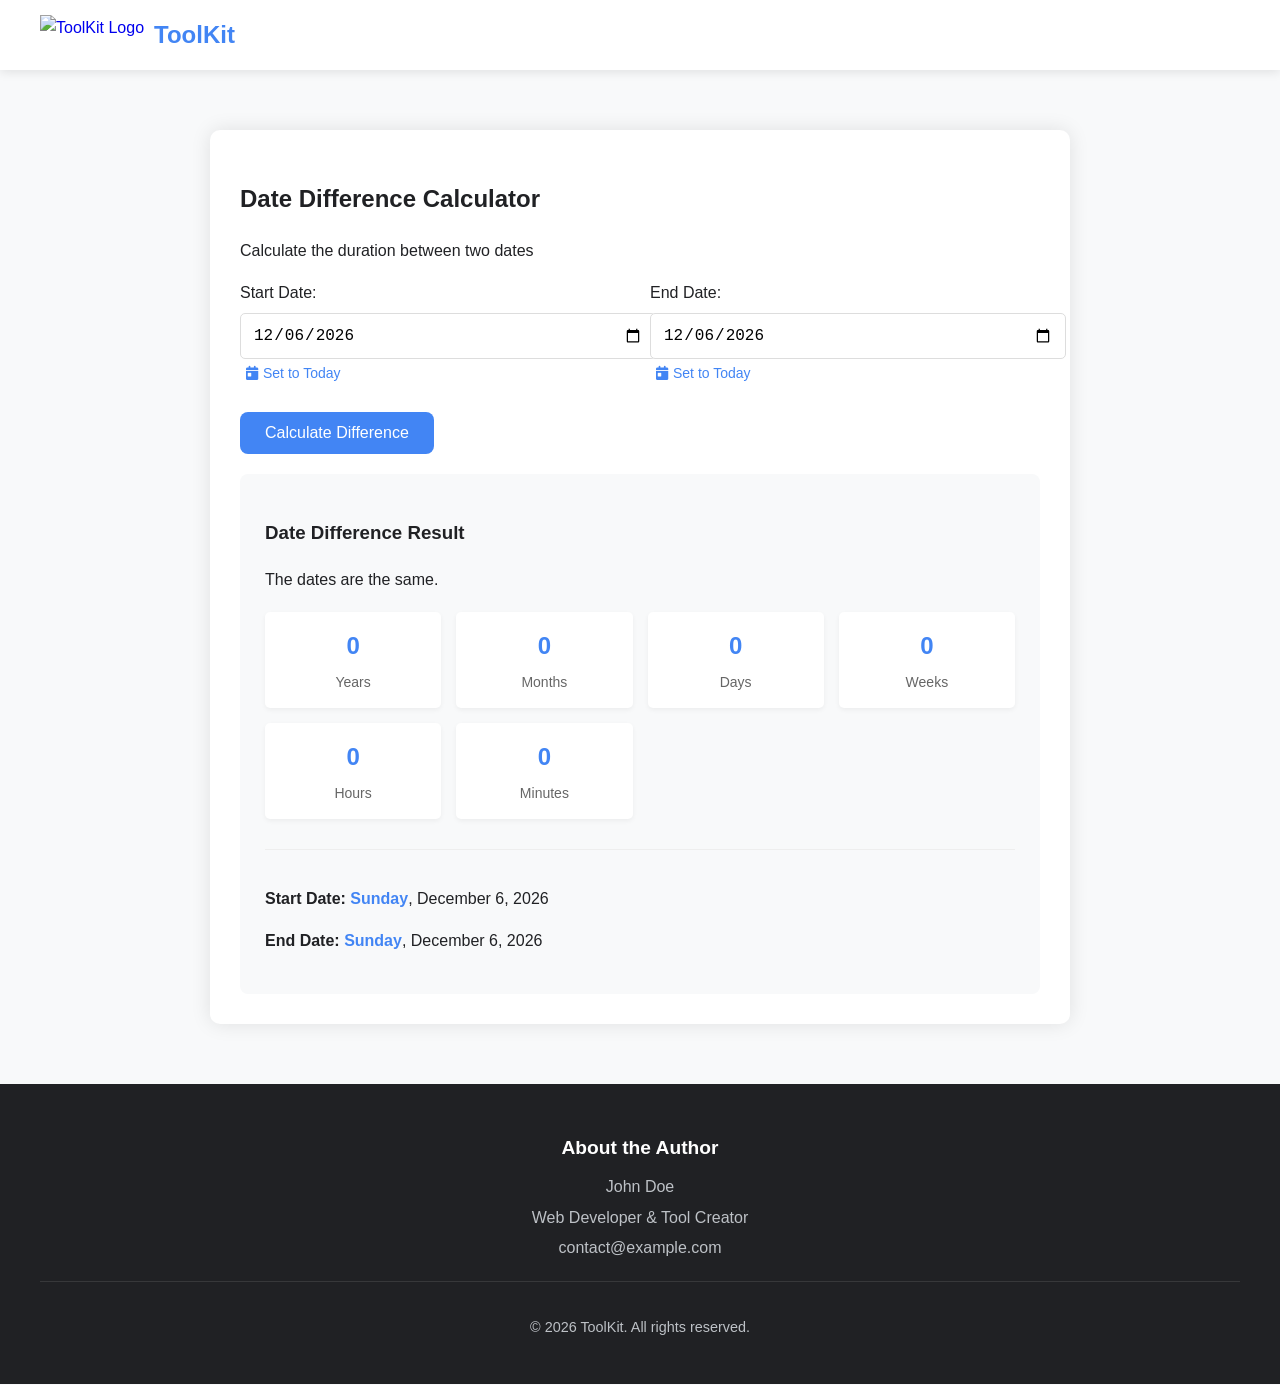
==== date-diff.html @ 071cf6fd "Add files via upload" ====
<!DOCTYPE html>
<html lang="en">
<head>
    <meta charset="UTF-8">
    <meta name="viewport" content="width=device-width, initial-scale=1.0">
    <title>Date Difference Calculator | ToolKit</title>
    <link rel="stylesheet" href="styles.css">
    <link rel="stylesheet" href="https://cdnjs.cloudflare.com/ajax/libs/font-awesome/6.4.0/css/all.min.css">
    <style>
        .calculator-container {
            max-width: 800px;
            margin: 40px auto;
            padding: 30px;
            background: white;
            border-radius: 10px;
            box-shadow: 0 0 20px rgba(0,0,0,0.1);
        }
        
        .date-inputs {
            display: flex;
            flex-wrap: wrap;
            gap: 20px;
            margin-bottom: 30px;
        }
        
        .date-input {
            flex: 1;
            min-width: 250px;
        }
        
        label {
            display: block;
            margin-bottom: 8px;
            font-weight: 500;
        }
        
        input[type="date"] {
            width: 100%;
            padding: 12px;
            border: 1px solid #ddd;
            border-radius: 5px;
            font-size: 16px;
        }
        
        .today-btn {
            background: none;
            border: none;
            color: #4285f4;
            cursor: pointer;
            font-size: 14px;
            margin-top: 5px;
            display: flex;
            align-items: center;
            gap: 5px;
        }
        
        .today-btn:hover {
            text-decoration: underline;
        }
        
        .results {
            background: #f8f9fa;
            padding: 25px;
            border-radius: 8px;
            margin-top: 20px;
        }
        
        .result-grid {
            display: grid;
            grid-template-columns: repeat(auto-fill, minmax(150px, 1fr));
            gap: 15px;
            margin-top: 20px;
        }
        
        .result-item {
            text-align: center;
            padding: 15px;
            background: white;
            border-radius: 5px;
            box-shadow: 0 2px 5px rgba(0,0,0,0.05);
        }
        
        .result-value {
            font-size: 24px;
            font-weight: bold;
            color: #4285f4;
            margin-bottom: 5px;
        }
        
        .result-label {
            font-size: 14px;
            color: #666;
        }
        
        .additional-info {
            margin-top: 30px;
            padding-top: 20px;
            border-top: 1px solid #eee;
        }
        
        .weekday {
            font-weight: bold;
            color: #4285f4;
        }
        
        @media (max-width: 600px) {
            .result-grid {
                grid-template-columns: 1fr 1fr;
            }
        }
    </style>
</head>
<body>
    <header>
        <div class="header-container">
            <a href="index.html" class="logo">
                <img src="images/logo.png" alt="ToolKit Logo">
                <h1>ToolKit</h1>
            </a>
        </div>
    </header>

    <main>
        <div class="calculator-container">
            <h2>Date Difference Calculator</h2>
            <p>Calculate the duration between two dates</p>
            
            <div class="date-inputs">
                <div class="date-input">
                    <label for="startDate">Start Date:</label>
                    <input type="date" id="startDate">
                    <button class="today-btn" id="startTodayBtn">
                        <i class="fas fa-calendar-day"></i> Set to Today
                    </button>
                </div>
                
                <div class="date-input">
                    <label for="endDate">End Date:</label>
                    <input type="date" id="endDate">
                    <button class="today-btn" id="endTodayBtn">
                        <i class="fas fa-calendar-day"></i> Set to Today
                    </button>
                </div>
            </div>
            
            <button class="btn" id="calculateBtn">Calculate Difference</button>
            
            <div class="results" id="results" style="display: none;">
                <h3>Date Difference Result</h3>
                <div id="summaryText"></div>
                
                <div class="result-grid">
                    <div class="result-item">
                        <div class="result-value" id="yearsResult">0</div>
                        <div class="result-label">Years</div>
                    </div>
                    <div class="result-item">
                        <div class="result-value" id="monthsResult">0</div>
                        <div class="result-label">Months</div>
                    </div>
                    <div class="result-item">
                        <div class="result-value" id="daysResult">0</div>
                        <div class="result-label">Days</div>
                    </div>
                    <div class="result-item">
                        <div class="result-value" id="weeksResult">0</div>
                        <div class="result-label">Weeks</div>
                    </div>
                    <div class="result-item">
                        <div class="result-value" id="hoursResult">0</div>
                        <div class="result-label">Hours</div>
                    </div>
                    <div class="result-item">
                        <div class="result-value" id="minutesResult">0</div>
                        <div class="result-label">Minutes</div>
                    </div>
                </div>
                
                <div class="additional-info">
                    <p><strong>Start Date:</strong> <span id="startWeekday" class="weekday"></span>, <span id="startDateFull"></span></p>
                    <p><strong>End Date:</strong> <span id="endWeekday" class="weekday"></span>, <span id="endDateFull"></span></p>
                </div>
            </div>
        </div>
    </main>

    <footer>
        <div class="footer-container">
            <div class="author-info">
                <h3>About the Author</h3>
                <p>John Doe</p>
                <p>Web Developer & Tool Creator</p>
                <p>contact@example.com</p>
            </div>
            <div class="copyright">
                <p>&copy; <span id="year"></span> ToolKit. All rights reserved.</p>
            </div>
        </div>
    </footer>

    <script>
        document.getElementById('year').textContent = new Date().getFullYear();
        
        // DOM Elements
        const startDateInput = document.getElementById('startDate');
        const endDateInput = document.getElementById('endDate');
        const startTodayBtn = document.getElementById('startTodayBtn');
        const endTodayBtn = document.getElementById('endTodayBtn');
        const calculateBtn = document.getElementById('calculateBtn');
        const resultsDiv = document.getElementById('results');
        const summaryText = document.getElementById('summaryText');
        const yearsResult = document.getElementById('yearsResult');
        const monthsResult = document.getElementById('monthsResult');
        const daysResult = document.getElementById('daysResult');
        const weeksResult = document.getElementById('weeksResult');
        const hoursResult = document.getElementById('hoursResult');
        const minutesResult = document.getElementById('minutesResult');
        const startWeekday = document.getElementById('startWeekday');
        const endWeekday = document.getElementById('endWeekday');
        const startDateFull = document.getElementById('startDateFull');
        const endDateFull = document.getElementById('endDateFull');
        
        // Initialize with today's date
        const today = new Date();
        const todayFormatted = formatDateForInput(today);
        startDateInput.value = todayFormatted;
        endDateInput.value = todayFormatted;
        
        // Event Listeners
        startTodayBtn.addEventListener('click', () => {
            startDateInput.value = todayFormatted;
            calculateDifference();
        });
        
        endTodayBtn.addEventListener('click', () => {
            endDateInput.value = todayFormatted;
            calculateDifference();
        });
        
        calculateBtn.addEventListener('click', calculateDifference);
        
        // Calculate when dates change
        startDateInput.addEventListener('change', calculateDifference);
        endDateInput.addEventListener('change', calculateDifference);
        
        // Initial calculation
        calculateDifference();
        
        // Functions
        function calculateDifference() {
            const startDate = new Date(startDateInput.value);
            const endDate = new Date(endDateInput.value);
            
            // Swap dates if end date is before start date
            if (endDate < startDate) {
                [startDateInput.value, endDateInput.value] = [endDateInput.value, startDateInput.value];
                return calculateDifference();
            }
            
            // Calculate difference
            const diffInMs = endDate - startDate;
            const diffInDays = Math.floor(diffInMs / (1000 * 60 * 60 * 24));
            const diffInHours = Math.floor(diffInMs / (1000 * 60 * 60));
            const diffInMinutes = Math.floor(diffInMs / (1000 * 60));
            
            // Calculate years, months, days
            let years = endDate.getFullYear() - startDate.getFullYear();
            let months = endDate.getMonth() - startDate.getMonth();
            let days = endDate.getDate() - startDate.getDate();
            
            if (days < 0) {
                months--;
                // Get days in previous month
                const prevMonthLastDay = new Date(
                    endDate.getFullYear(),
                    endDate.getMonth(),
                    0
                ).getDate();
                days += prevMonthLastDay;
            }
            
            if (months < 0) {
                years--;
                months += 12;
            }
            
            // Update results
            yearsResult.textContent = years;
            monthsResult.textContent = months;
            daysResult.textContent = days;
            weeksResult.textContent = Math.floor(diffInDays / 7);
            hoursResult.textContent = diffInHours;
            minutesResult.textContent = diffInMinutes;
            
            // Update summary text
            let summaryParts = [];
            if (years > 0) summaryParts.push(`${years} year${years !== 1 ? 's' : ''}`);
            if (months > 0) summaryParts.push(`${months} month${months !== 1 ? 's' : ''}`);
            if (days > 0) summaryParts.push(`${days} day${days !== 1 ? 's' : ''}`);
            
            if (summaryParts.length === 0) {
                summaryText.innerHTML = "The dates are the same.";
            } else {
                summaryText.innerHTML = `The difference is <strong>${summaryParts.join(', ')}</strong>`;
            }
            
            // Update additional info
            startWeekday.textContent = getWeekdayName(startDate);
            endWeekday.textContent = getWeekdayName(endDate);
            startDateFull.textContent = formatDateFull(startDate);
            endDateFull.textContent = formatDateFull(endDate);
            
            // Show results
            resultsDiv.style.display = 'block';
        }
        
        function formatDateForInput(date) {
            const year = date.getFullYear();
            const month = String(date.getMonth() + 1).padStart(2, '0');
            const day = String(date.getDate()).padStart(2, '0');
            return `${year}-${month}-${day}`;
        }
        
        function getWeekdayName(date) {
            const weekdays = ['Sunday', 'Monday', 'Tuesday', 'Wednesday', 'Thursday', 'Friday', 'Saturday'];
            return weekdays[date.getDay()];
        }
        
        function formatDateFull(date) {
            const months = ['January', 'February', 'March', 'April', 'May', 'June', 
                            'July', 'August', 'September', 'October', 'November', 'December'];
            const day = date.getDate();
            const month = months[date.getMonth()];
            const year = date.getFullYear();
            return `${month} ${day}, ${year}`;
        }
    </script>
</body>
</html>
---- styles.css ----
:root {
    --primary-color: #4285f4;
    --secondary-color: #34a853;
    --light-color: #f8f9fa;
    --dark-color: #202124;
    --gray-color: #5f6368;
    --border-radius: 8px;
    --box-shadow: 0 2px 10px rgba(0, 0, 0, 0.1);
    --transition: all 0.3s ease;
    --header-bg-color: #ffffff; /* Added variable for header background */
}

body {
    font-family: 'Segoe UI', Tahoma, Geneva, Verdana, sans-serif;
    line-height: 1.6;
    color: var(--dark-color);
    background-color: var(--light-color);
    margin: 0;
    padding: 0;
}

/* Header Styles */
header {
    background-color: var(--header-bg-color); /* Using the variable */
    box-shadow: var(--box-shadow);
    padding: 15px 0;
    position: sticky;
    top: 0;
    z-index: 100;
}

.header-container {
    max-width: 1200px;
    margin: 0 auto;
    padding: 0 20px;
    display: flex;
    align-items: center;
}

.logo {
    display: flex;
    align-items: center;
    text-decoration: none;
}

.logo img {
    height: 40px;
    margin-right: 10px;
}

.logo h1 {
    font-size: 1.5rem;
    color: var(--primary-color);
    margin: 0;
}

/* Main Content */
main {
    padding: 20px;
}

.container {
    max-width: 1200px;
    margin: 0 auto;
}

.btn {
    background: var(--primary-color);
    color: white;
    border: none;
    padding: 12px 25px;
    border-radius: var(--border-radius);
    cursor: pointer;
    font-size: 16px;
    transition: var(--transition);
}

.btn:hover {
    background: #3367d6;
}

/* Footer Styles */
footer {
    background-color: var(--dark-color);
    color: white;
    padding: 30px 0;
    text-align: center;
}

.footer-container {
    max-width: 1200px;
    margin: 0 auto;
    padding: 0 20px;
}

.author-info {
    margin-bottom: 20px;
}

.author-info h3 {
    margin-bottom: 10px;
    font-size: 1.2rem;
}

.author-info p {
    margin: 5px 0;
    color: #bdc1c6;
}

.copyright {
    padding-top: 20px;
    border-top: 1px solid rgba(255, 255, 255, 0.1);
    color: #bdc1c6;
    font-size: 0.9rem;
}

/* Responsive Styles */
@media (max-width: 768px) {
    .logo h1 {
        font-size: 1.3rem;
    }
}
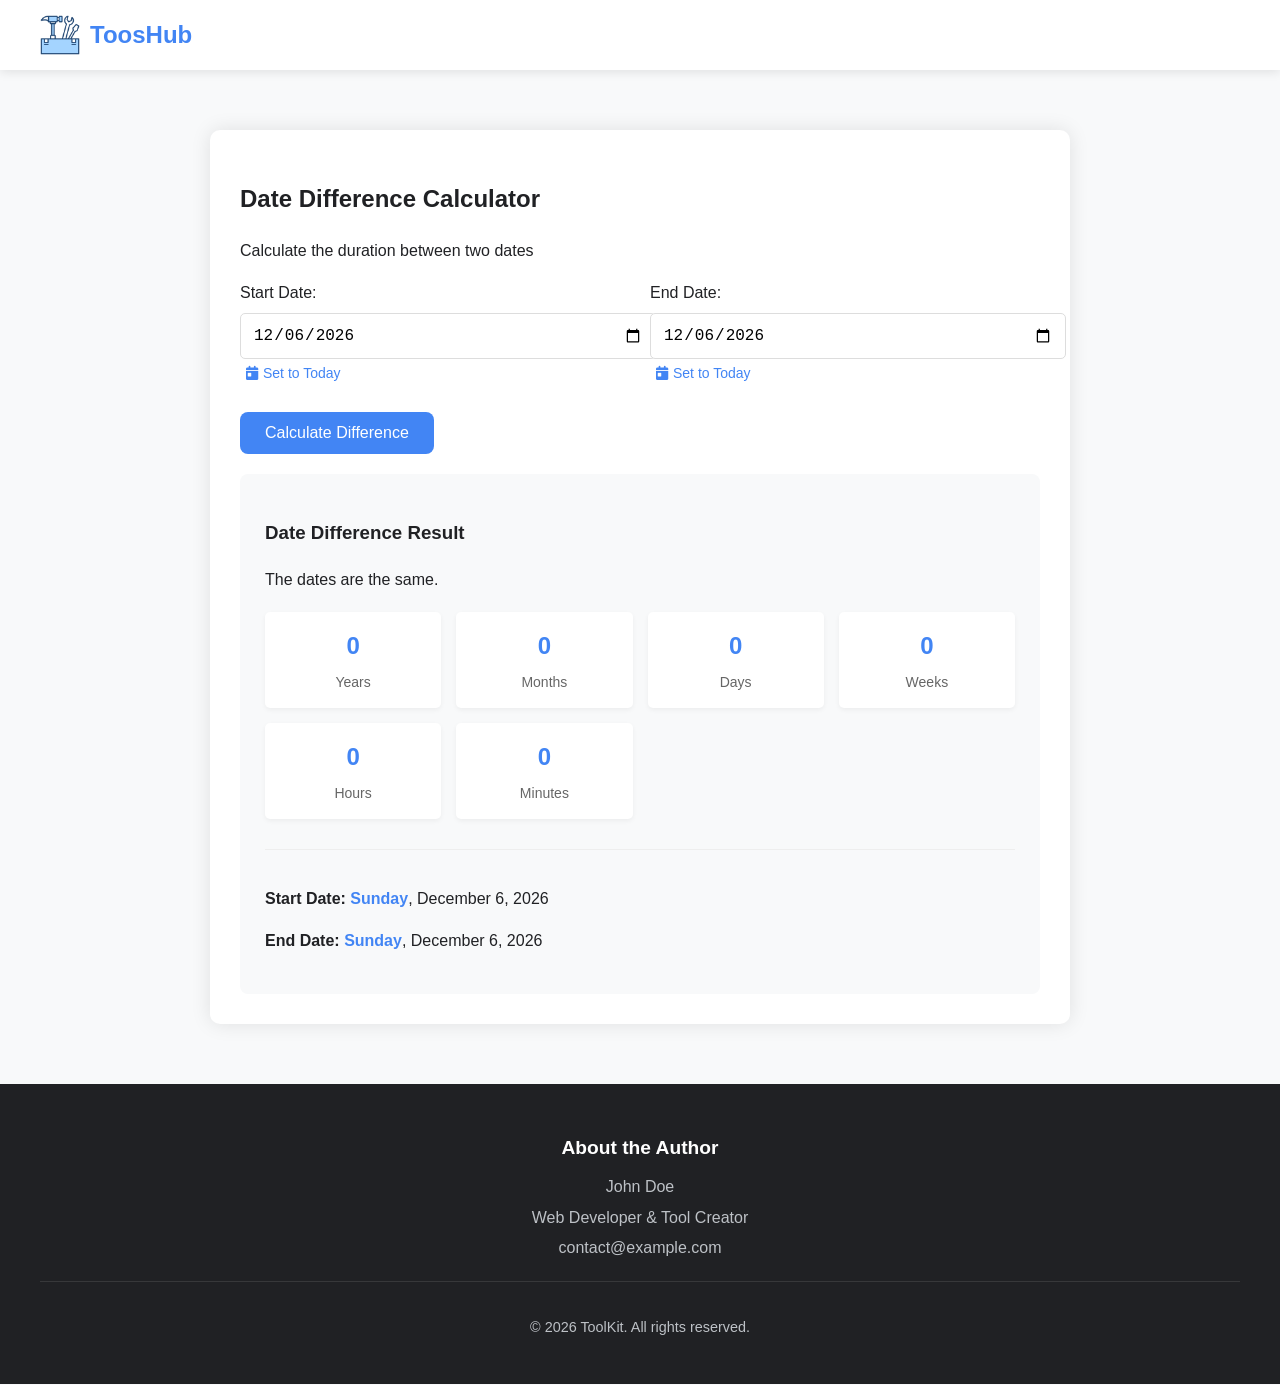
==== commit eb14e69b: "Update date-diff.html" ====
--- a/date-diff.html
+++ b/date-diff.html
@@ -114,11 +114,12 @@
     <header>
         <div class="header-container">
             <a href="index.html" class="logo">
-                <img src="images/logo.png" alt="ToolKit Logo">
-                <h1>ToolKit</h1>
+                <img src="tool-logo.png" alt="ToolKit Logo">
+                <h1>ToosHub</h1>
             </a>
         </div>
     </header>
+
 
     <main>
         <div class="calculator-container">
@@ -336,4 +337,4 @@
         }
     </script>
 </body>
-</html>+</html>
